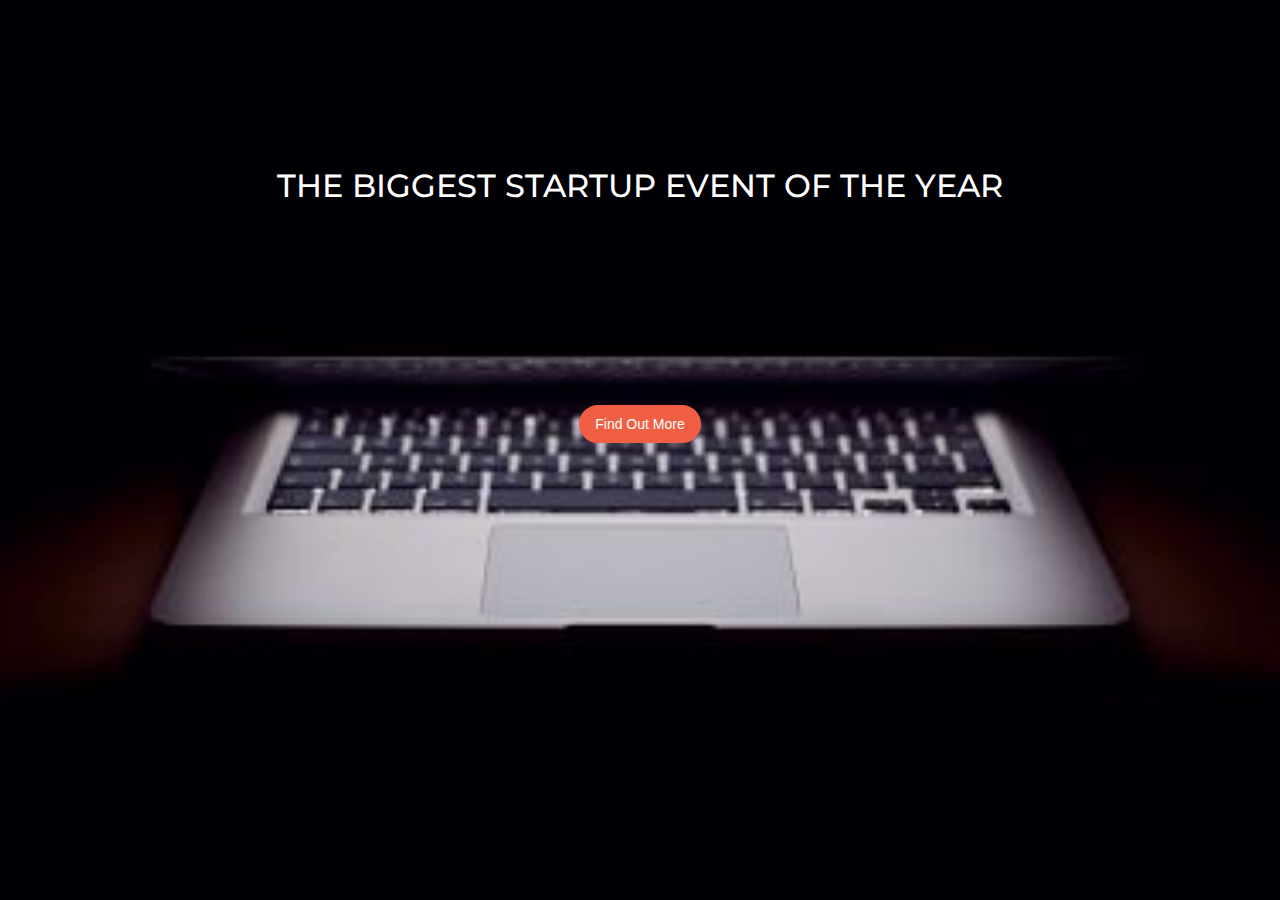
==== index.html @ 5e579ae2 "First Website Developed" ====
<!DOCTYPE html>
<html>
<head>
	<title>Startup</title>
	<link rel="stylesheet" href="https://stackpath.bootstrapcdn.com/bootstrap/4.3.1/css/bootstrap.min.css" integrity="sha384-ggOyR0iXCbMQv3Xipma34MD+dH/1fQ784/j6cY/iJTQUOhcWr7x9JvoRxT2MZw1T" crossorigin="anonymous">
	<link rel="stylesheet" type="text/css" href="style.css">
	<link href="https://fonts.googleapis.com/css?family=Montserrat" rel="stylesheet">
</head>
<body>
	<header>
		<div class="container">
			<div class="row header">
				<div class="col col-sm-12 col-md-12">
					<h2>The biggest startup event of the year</h2>

									<!-- Begin Mailchimp Signup Form -->
				<link href="//cdn-images.mailchimp.com/embedcode/slim-10_7.css" rel="stylesheet" type="text/css">
				<style type="text/css">
					#mc_embed_signup{/*background:#fff*/; clear:left; font:14px Helvetica,Arial,sans-serif; }
					/* Add your own Mailchimp form style overrides in your site stylesheet or in this style block.
					   We recommend moving this block and the preceding CSS link to the HEAD of your HTML file. */
				</style>
				<div id="mc_embed_signup">
				<form action="https://gmail.us20.list-manage.com/subscribe/post?u=272c6582e370c2d73e66918aa&amp;id=f88685cd07" method="post" id="mc-embedded-subscribe-form" name="mc-embedded-subscribe-form" class="validate" target="_blank" novalidate>
				    <div id="mc_embed_signup_scroll">
					<!-- <label for="mce-EMAIL">Subscribe to our mailing list</label> -->
					<!-- <input type="email" value="" name="EMAIL" class="email" id="mce-EMAIL" placeholder="email address" required> -->
				    <!-- real people should not fill this in and expect good things - do not remove this or risk form bot signups-->
				    <div style="position: absolute; left: -5000px;" aria-hidden="true"><input type="text" name="b_272c6582e370c2d73e66918aa_f88685cd07" tabindex="-1" value=""></div>
				    <div class="clear"><input class="my-button" type="submit" value="Find Out More" name="subscribe" id="mc-embedded-subscribe" class="button"></div>
				    </div>
				</form>
				</div>

				<!--End mc_embed_signup-->

					<!-- <button class="button" href="#">Find out more</button> -->
				</div>
			</div>
		</div>	
	</header>
	
	
</body>
</html>
---- style.css ----
body {
	background: url(startup.jpg) no-repeat center center fixed;
	background-size: cover; 
	font-family: 'Montserrat', sans-serif;
}

.header {
	margin-top: 15%
}

.col {
	text-align: center;
	font-family: 'Montserrat', sans-serif;
	text-transform: uppercase;
}

h2 {
	color: white;
	margin-bottom: 200px;
}

.col h2:hover {
	color: #F05F44;
}

.my-button {
	border: 10px solid #F05F44;
	background-color: #F05F44;
	color: white;
	border-radius: 50px;
	cursor: pointer;
}


.col my-button:hover {
	color: white;
	
}

.col my-button {
	text-decoration: none;
}
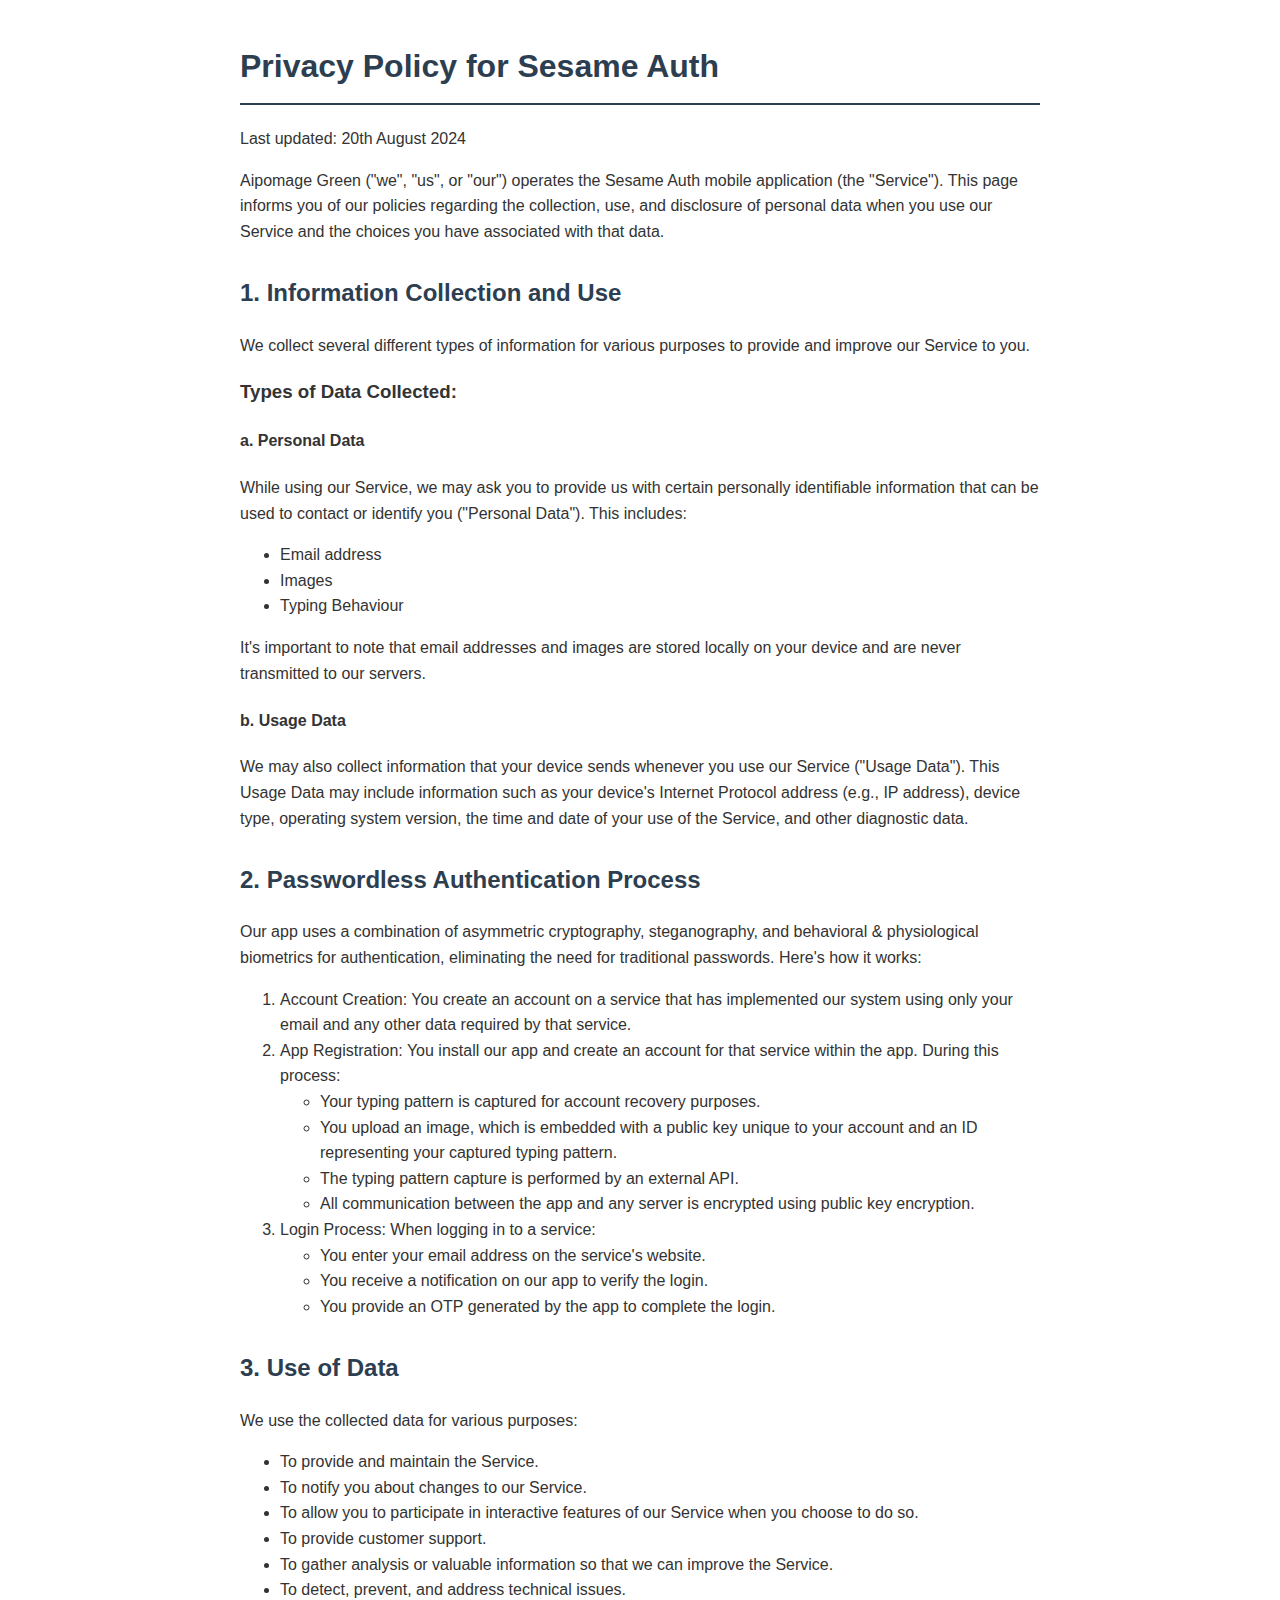
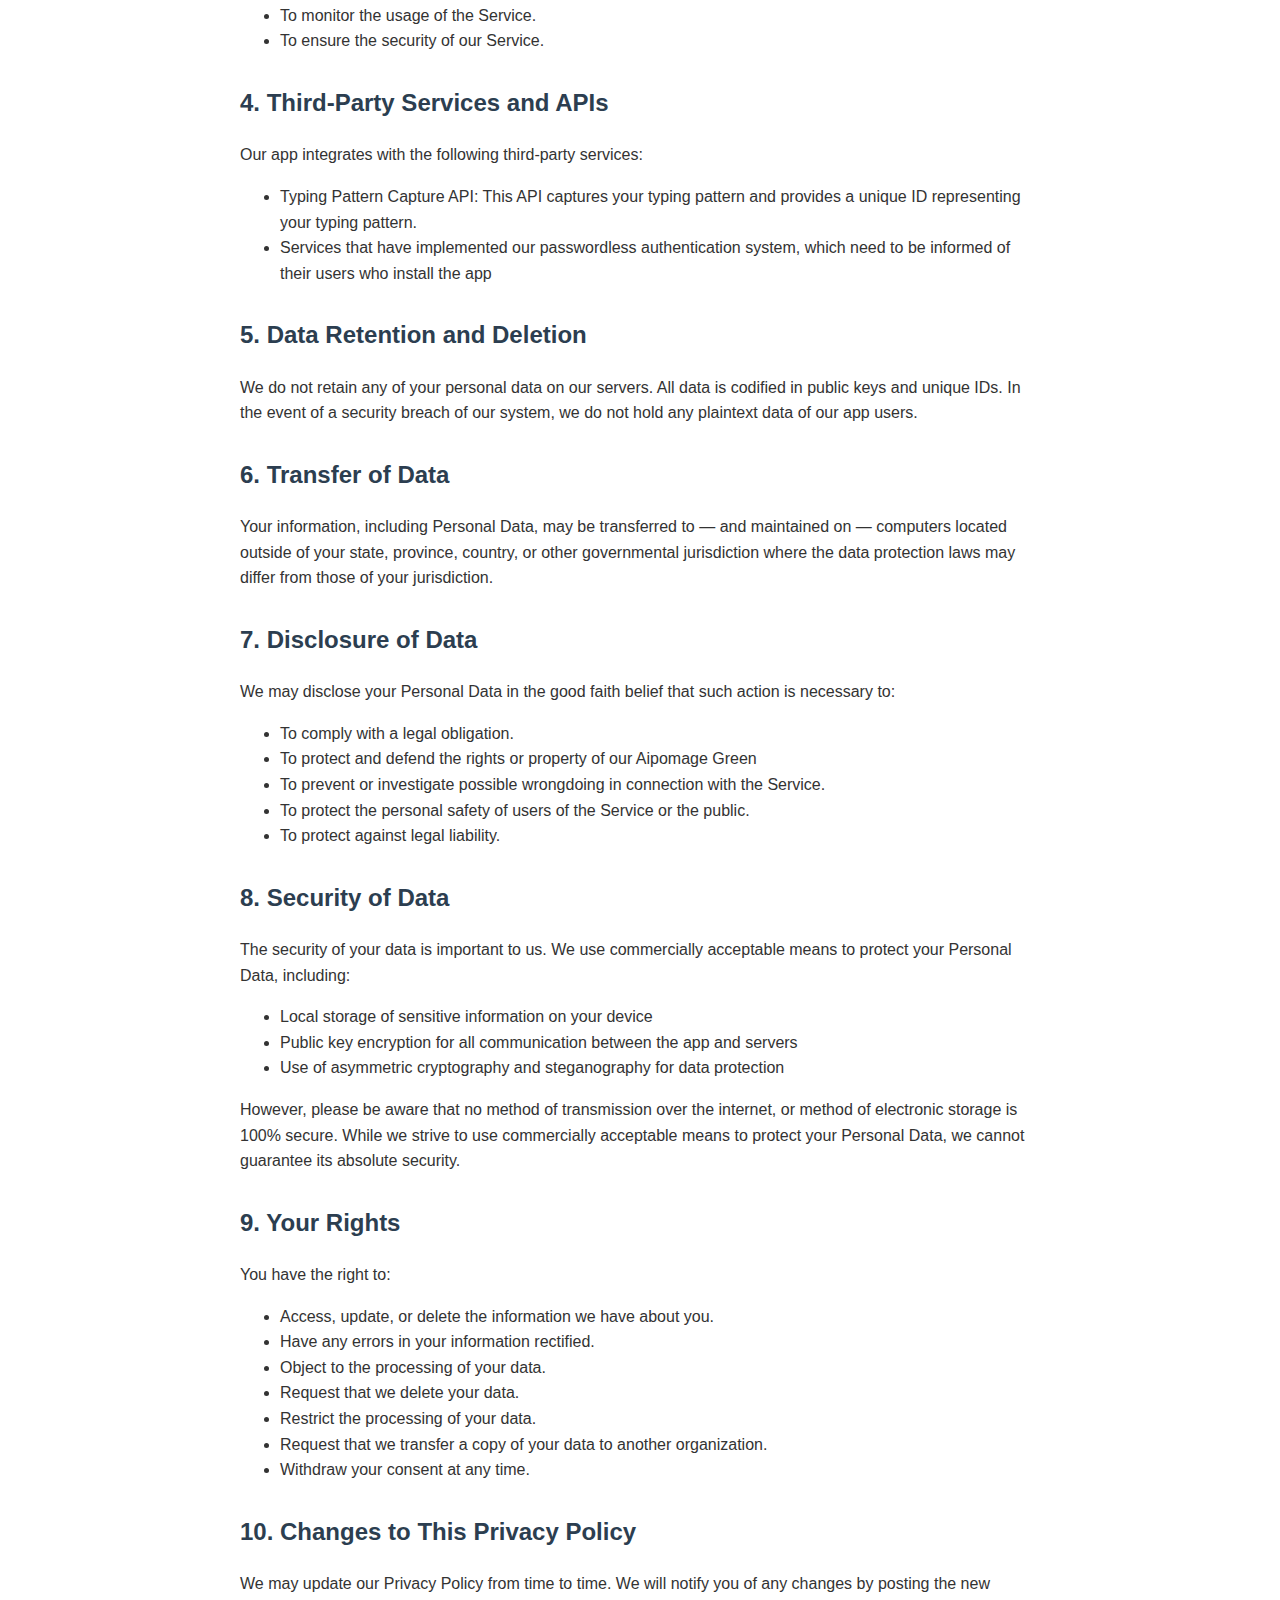
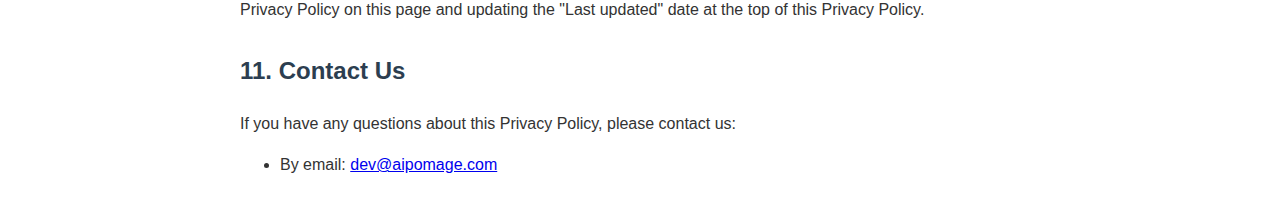
==== commit e2c9220d: "privacy policy for sesame auth" ====
--- a/index.html
+++ b/index.html
@@ -1,46 +1,170 @@
 <!DOCTYPE html>
-<html>
+<html lang="en">
 <head>
-	<title>Startup</title>
-	<link rel="stylesheet" href="https://stackpath.bootstrapcdn.com/bootstrap/4.3.1/css/bootstrap.min.css" integrity="sha384-ggOyR0iXCbMQv3Xipma34MD+dH/1fQ784/j6cY/iJTQUOhcWr7x9JvoRxT2MZw1T" crossorigin="anonymous">
-	<link rel="stylesheet" type="text/css" href="style.css">
-	<link href="https://fonts.googleapis.com/css?family=Montserrat" rel="stylesheet">
+    <meta charset="UTF-8">
+    <meta name="viewport" content="width=device-width, initial-scale=1.0">
+    <title>Privacy Policy - Sesame Auth</title>
+    <style>
+        body {
+            font-family: Arial, sans-serif;
+            line-height: 1.6;
+            color: #333;
+            max-width: 800px;
+            margin: 0 auto;
+            padding: 20px;
+        }
+        h1, h2 {
+            color: #2c3e50;
+        }
+        h1 {
+            border-bottom: 2px solid #2c3e50;
+            padding-bottom: 10px;
+        }
+        h2 {
+            margin-top: 30px;
+        }
+    </style>
 </head>
 <body>
-	<header>
-		<div class="container">
-			<div class="row header">
-				<div class="col col-sm-12 col-md-12">
-					<h2>The biggest startup event of the year</h2>
+    <h1>Privacy Policy for Sesame Auth</h1>
+    
+    <p>Last updated: 20th August 2024</p>
 
-									<!-- Begin Mailchimp Signup Form -->
-				<link href="//cdn-images.mailchimp.com/embedcode/slim-10_7.css" rel="stylesheet" type="text/css">
-				<style type="text/css">
-					#mc_embed_signup{/*background:#fff*/; clear:left; font:14px Helvetica,Arial,sans-serif; }
-					/* Add your own Mailchimp form style overrides in your site stylesheet or in this style block.
-					   We recommend moving this block and the preceding CSS link to the HEAD of your HTML file. */
-				</style>
-				<div id="mc_embed_signup">
-				<form action="https://gmail.us20.list-manage.com/subscribe/post?u=272c6582e370c2d73e66918aa&amp;id=f88685cd07" method="post" id="mc-embedded-subscribe-form" name="mc-embedded-subscribe-form" class="validate" target="_blank" novalidate>
-				    <div id="mc_embed_signup_scroll">
-					<!-- <label for="mce-EMAIL">Subscribe to our mailing list</label> -->
-					<!-- <input type="email" value="" name="EMAIL" class="email" id="mce-EMAIL" placeholder="email address" required> -->
-				    <!-- real people should not fill this in and expect good things - do not remove this or risk form bot signups-->
-				    <div style="position: absolute; left: -5000px;" aria-hidden="true"><input type="text" name="b_272c6582e370c2d73e66918aa_f88685cd07" tabindex="-1" value=""></div>
-				    <div class="clear"><input class="my-button" type="submit" value="Find Out More" name="subscribe" id="mc-embedded-subscribe" class="button"></div>
-				    </div>
-				</form>
-				</div>
+    <p>
+		Aipomage Green ("we", "us", or "our") operates the Sesame Auth mobile application (the "Service").
+		This page informs you of our policies regarding the collection, use, and disclosure of personal data when you use our Service and the choices you have associated with that data.
+	</p>
 
-				<!--End mc_embed_signup-->
+    <h2>1. Information Collection and Use</h2>
+    <p>
+		We collect several different types of information for various purposes to provide and improve our Service to you.
+	</p>
 
-					<!-- <button class="button" href="#">Find out more</button> -->
-				</div>
-			</div>
-		</div>	
-	</header>
-	
-	
+    <h3>Types of Data Collected:</h3>
+    <h4>a. Personal Data</h4>
+    <p>
+		While using our Service, we may ask you to provide us with certain personally identifiable information that can be used to contact or identify you ("Personal Data"). This includes:
+		<ul>
+			<li>Email address</li>
+			<li>Images</li>
+			<li>Typing Behaviour</li>
+		</ul>
+		It's important to note that email addresses and images are stored locally on your device and are never transmitted to our servers.
+	</p>
+
+    <h4>b. Usage Data</h4>
+    <p>
+		We may also collect information that your device sends whenever you use our Service ("Usage Data"). This Usage Data may include information such as your device's Internet Protocol address (e.g., IP address), device type, operating system version, the time and date of your use of the Service, and other diagnostic data.
+	</p>
+
+    <h2>2. Passwordless Authentication Process</h2>
+    <p>
+		Our app uses a combination of asymmetric cryptography, steganography, and behavioral & physiological biometrics for authentication, eliminating the need for traditional passwords. Here's how it works:
+		<ol>
+			<li> Account Creation: You create an account on a service that has implemented our system using only your email and any other data required by that service. </li>
+			<li>
+				 App Registration: You install our app and create an account for that service within the app. During this process: 
+				<ul>
+					<li>Your typing pattern is captured for account recovery purposes.</li>
+					<li>You upload an image, which is embedded with a public key unique to your account and an ID representing your captured typing pattern.</li>
+					<li>The typing pattern capture is performed by an external API.</li>
+					<li>All communication between the app and any server is encrypted using public key encryption.
+					</li>
+				</ul>
+			</li>
+			<li>
+				Login Process: When logging in to a service:
+				<ul>
+					<li>You enter your email address on the service's website.</li>
+					<li>You receive a notification on our app to verify the login.</li>
+					<li>You provide an OTP generated by the app to complete the login.</li>
+				</ul>
+			</li>
+		</ol>
+	</p>
+
+    <h2>3. Use of Data</h2>
+    <p>
+		We use the collected data for various purposes:
+		<ul>
+			<li>To provide and maintain the Service.</li>
+			<li>To notify you about changes to our Service.</li>
+			 <li>To allow you to participate in interactive features of our Service when you choose to do so.</li>
+			 <li>To provide customer support.</li>
+			 <li>To gather analysis or valuable information so that we can improve the Service.</li>
+			 <li>To detect, prevent, and address technical issues.</li>
+			 <li>To monitor the usage of the Service.</li>
+			  <li>To ensure the security of our Service.</li>
+		</ul>
+	</p>
+
+    <h2>4. Third-Party Services and APIs</h2>
+    <p>
+		Our app integrates with the following third-party services:
+		<ul>
+			<li>Typing Pattern Capture API: This API captures your typing pattern and provides a unique ID representing your typing pattern.</li>
+			<li>Services that have implemented our passwordless authentication system, which need to be informed of their users who install the app</li>
+		</ul>
+	</p>
+
+    <h2>5. Data Retention and Deletion</h2>
+    <p>
+		We do not retain any of your personal data on our servers. All data is codified in public keys and unique IDs. In the event of a security breach of our system, we do not hold any plaintext data of our app users.
+	</p>
+
+    <h2>6. Transfer of Data</h2>
+    <p>
+		Your information, including Personal Data, may be transferred to — and maintained on — computers located outside of your state, province, country, or other governmental jurisdiction where the data protection laws may differ from those of your jurisdiction.
+	</p>
+
+    <h2>7. Disclosure of Data</h2>
+    <p>
+		We may disclose your Personal Data in the good faith belief that such action is necessary to:
+		<ul>
+			<li>To comply with a legal obligation.</li>
+			 <li>To protect and defend the rights or property of our Aipomage Green</li>
+			  <li>To prevent or investigate possible wrongdoing in connection with the Service.</li>
+			  <li>To protect the personal safety of users of the Service or the public.</li>
+			  <li>To protect against legal liability.</li>
+		</ul>
+	</p>
+
+    <h2>8. Security of Data</h2>
+    <p>
+		The security of your data is important to us. We use commercially acceptable means to protect your Personal Data, including:
+		<ul>
+		 <li>Local storage of sensitive information on your device</li>
+		  <li>Public key encryption for all communication between the app and servers</li>
+		  <li>Use of asymmetric cryptography and steganography for data protection</li>
+		</ul>
+		However, please be aware that no method of transmission over the internet, or method of electronic storage is 100% secure. While we strive to use commercially acceptable means to protect your Personal Data, we cannot guarantee its absolute security.
+	</p>
+
+    <h2>9. Your Rights</h2>
+    <p>
+		You have the right to:
+		<ul>
+			<li>Access, update, or delete the information we have about you.</li>
+			<li>Have any errors in your information rectified.</li>
+			 <li>Object to the processing of your data.</li>
+			 <li>Request that we delete your data.</li>
+			 <li>Restrict the processing of your data.</li>
+			 <li>Request that we transfer a copy of your data to another organization.</li>
+			 <li>Withdraw your consent at any time.</li>
+		</ul>
+	</p>
+
+    <h2>10. Changes to This Privacy Policy</h2>
+    <p>
+		We may update our Privacy Policy from time to time. We will notify you of any changes by posting the new Privacy Policy on this page and updating the "Last updated" date at the top of this Privacy Policy.
+	</p>
+
+    <h2>11. Contact Us</h2>
+    <p>
+		If you have any questions about this Privacy Policy, please contact us:
+		<ul>
+			<li>By email: <a href="mailto:dev@aipomage.com">dev@aipomage.com</a></li>
+		</ul>
+	</p>
 </body>
-</html>
-
+</html>